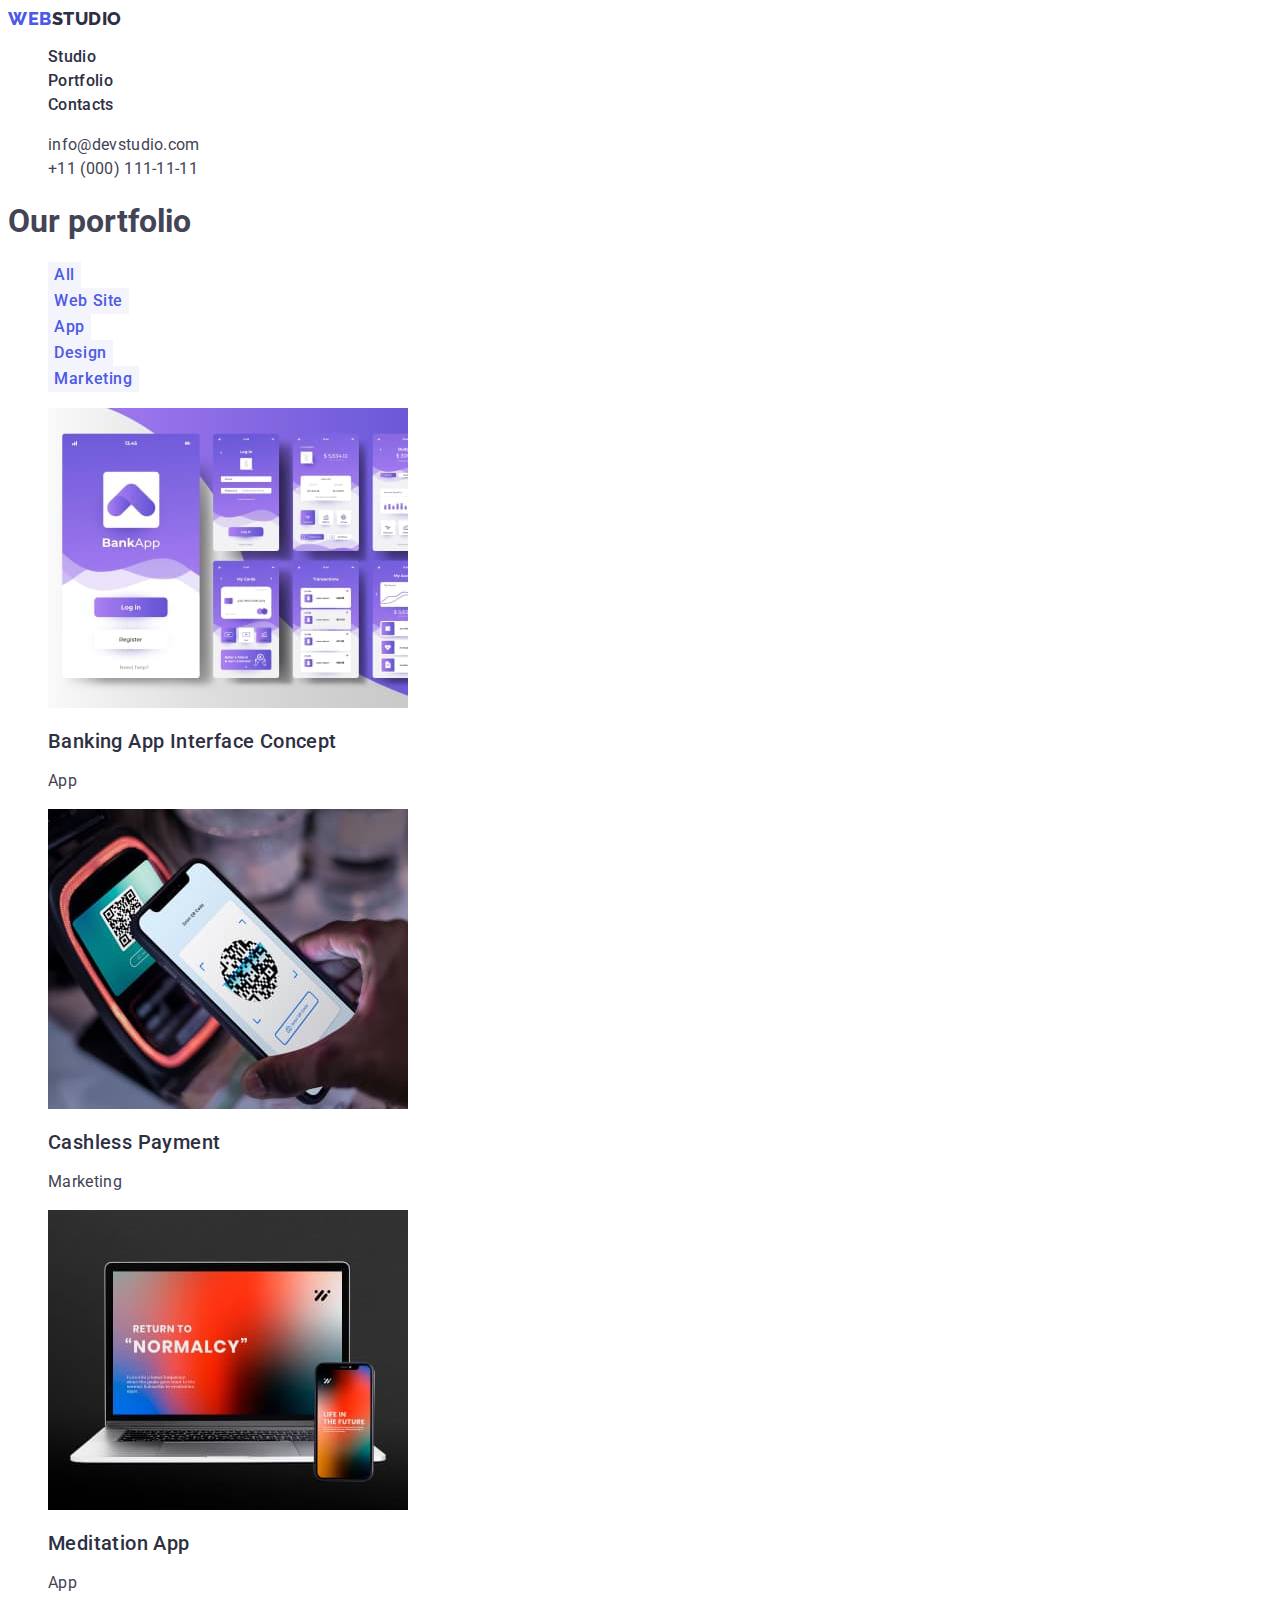
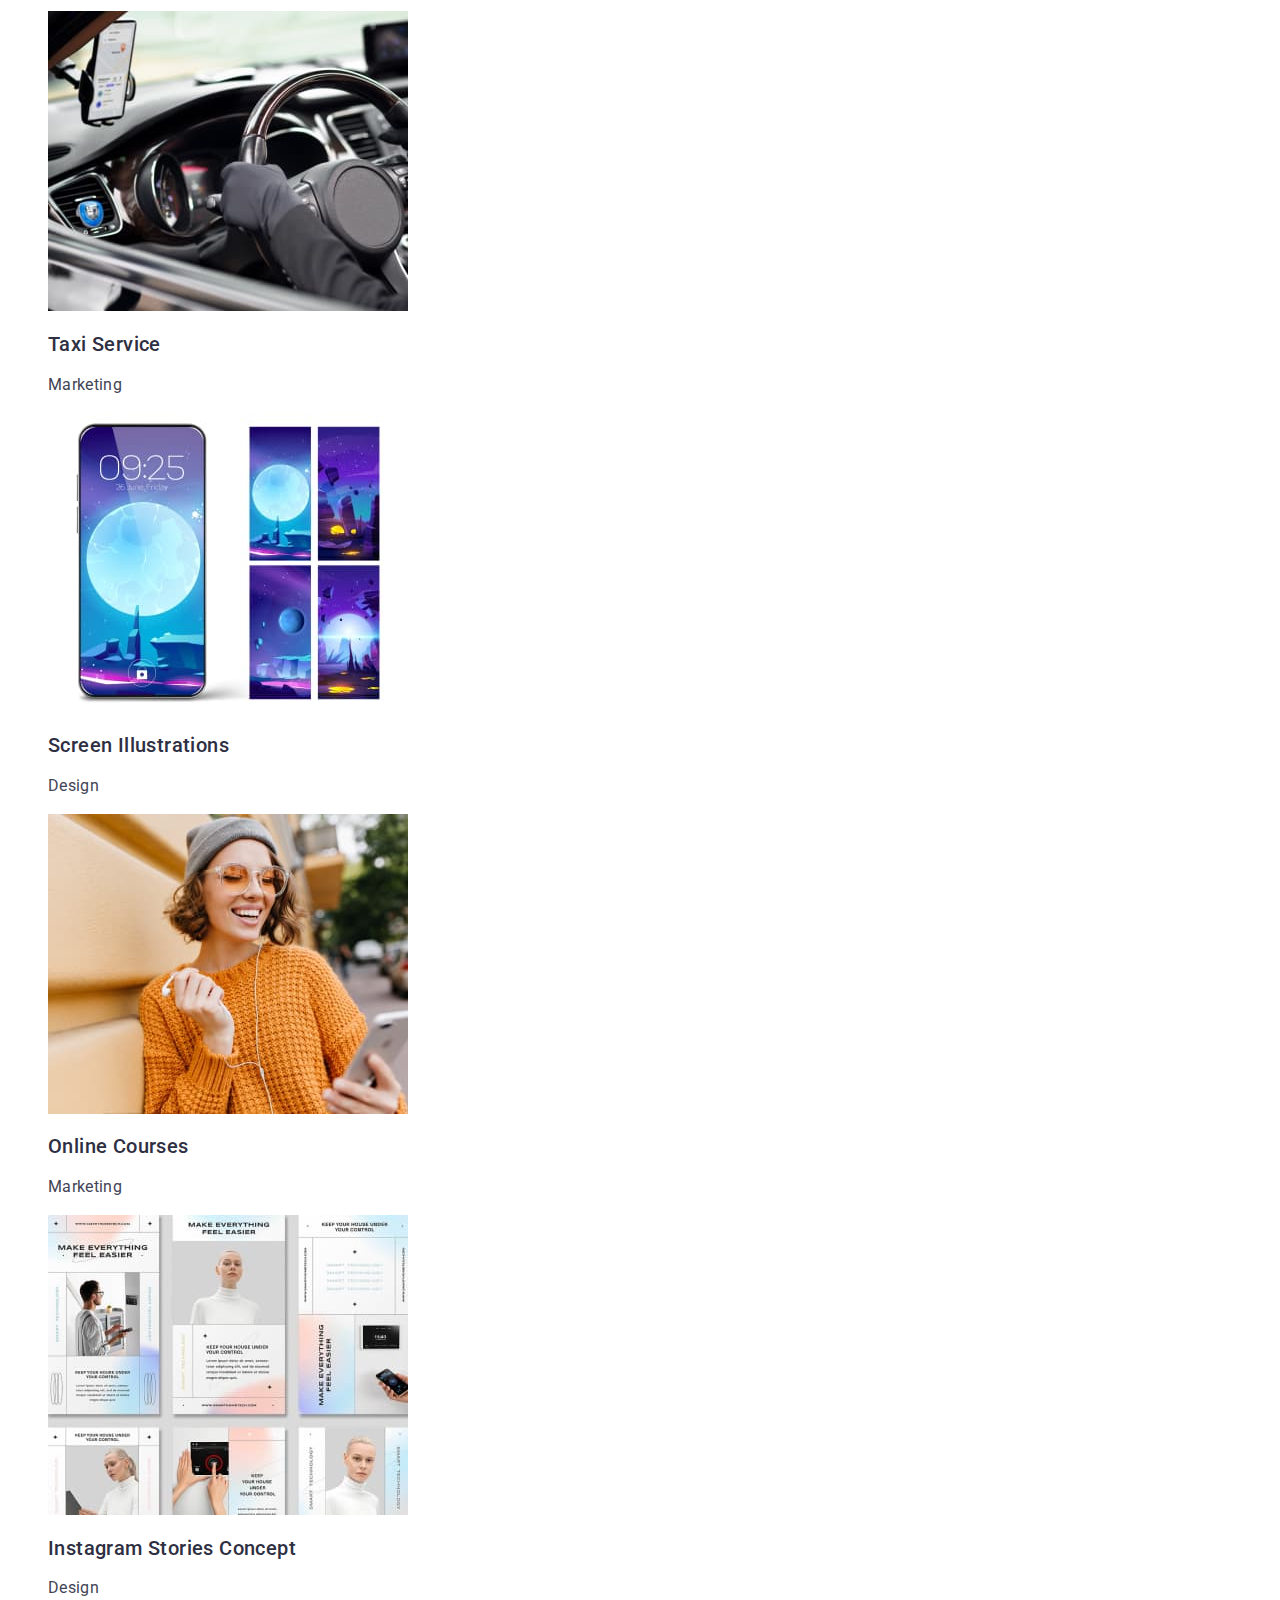
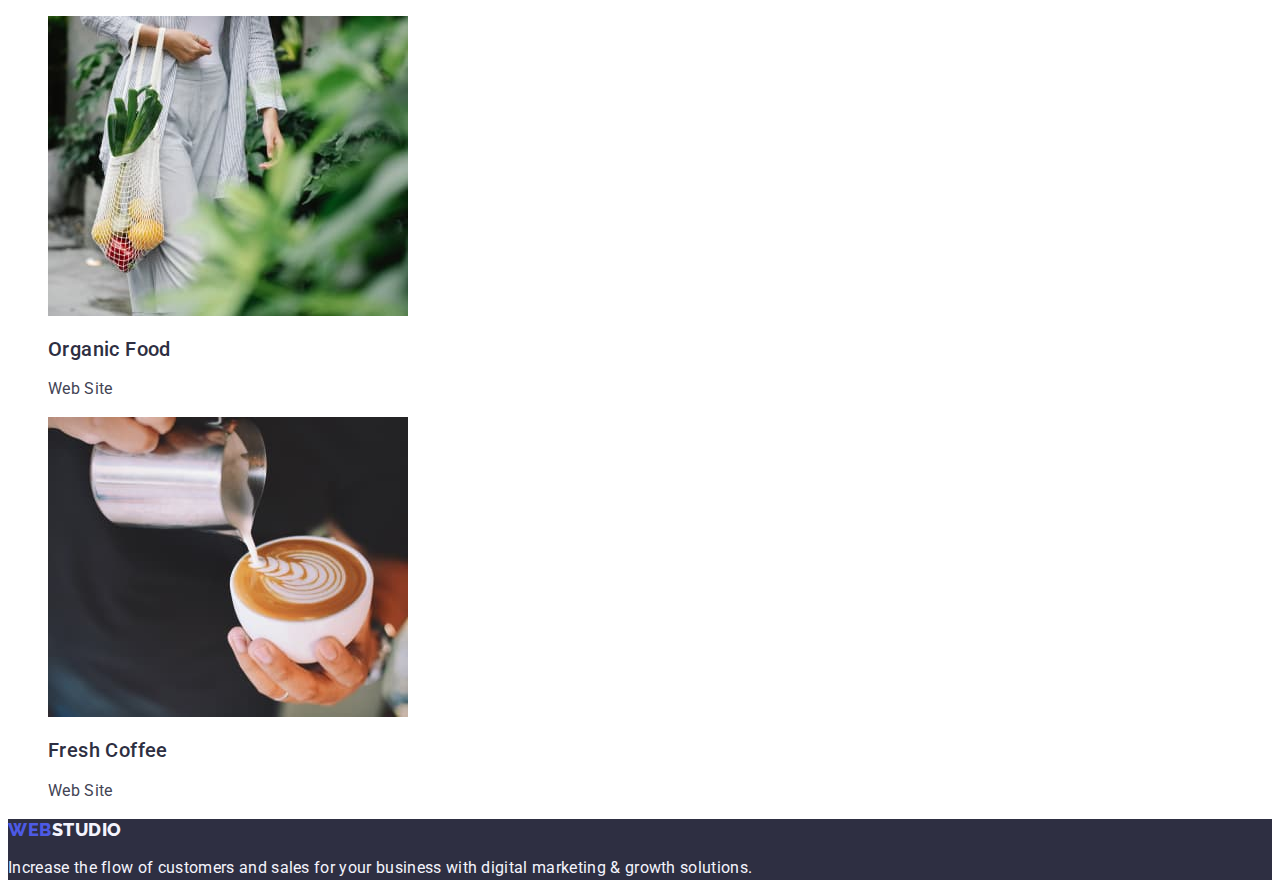
==== portfolio.html @ 7c5a72a8 "Initial commit" ====
<!DOCTYPE html>
<html lang="en">

<head>
    <meta charset="UTF-8">
    <meta name="viewport" content="width=device-width, initial-scale=1.0">
    <link rel="preconnect" href="https://fonts.googleapis.com">
    <link rel="preconnect" href="https://fonts.gstatic.com" crossorigin>
    <link
        href="https://fonts.googleapis.com/css2?family=Raleway:wght@800&family=Roboto:wght@400;500;700;900&display=swap"
        rel="stylesheet">
    <link rel="stylesheet" href="./css/styles.css">
    <title>Portfolio</title>
</head>

<body>
    <header>
        <nav>
            <a href="./index.html" class="logo link">Web<span class="logo-studio">Studio</span></a>
            <ul class="list">
                <li><a href="./index.html" class="nav-link link">Studio</a></li>
                <li><a href="./portfolio.html" class="nav-link link">Portfolio</a></li>
                <li><a href="" class="nav-link link">Contacts</a></li>
            </ul>
        </nav>
        <address class="address">
            <ul class="list">
                <li><a class="address-link link" href="mailto:info@devstudio.com">info@devstudio.com</a></li>
                <li><a class="address-link link" href="tel:+110001111111">+11 (000) 111-11-11</a></li>
            </ul>
        </address>
    </header>
    <main>
        <section>
            <h1>Our portfolio</h1>
            <ul class="list">
                <li><button type="button" class="portfolio-buttons">All</button></li>
                <li><button type="button" class="portfolio-buttons">Web Site</button></li>
                <li><button type="button" class="portfolio-buttons">App</button></li>
                <li><button type="button" class="portfolio-buttons">Design</button></li>
                <li><button type="button" class="portfolio-buttons">Marketing</button></li>
            </ul>
            <ul class="list">
                <li>
                    <a href="" class="link">
                        <img src="./images/portfolio-img-1.jpg" alt="Banking App Interface" width="360" height="300">
                        <h2 class="portfolio-project">Banking App Interface Concept</h2>
                        <p class="portfolio-project-text">App</p>
                    </a>
                </li>
                <li>
                    <a href="" class="link">
                        <img src="./images/portfolio-img-2.jpg" alt="Terminal for payment" width="360" height="300">
                        <h2 class="portfolio-project">Cashless Payment</h2>
                        <p class="portfolio-project-text">Marketing</p>
                    </a>

                </li>
                <li>
                    <a href="" class="link">
                        <img src="./images/portfolio-img-3.jpg" alt="Laptop and phone with app" width="360"
                            height="300">
                        <h2 class="portfolio-project">Meditation App</h2>
                        <p class="portfolio-project-text">App</p>
                    </a>

                </li>

                <li>
                    <a href="" class="link">
                        <img src="./images/portfolio-img-4.jpg" alt="The driver drives the car" width="360"
                            height="300">
                        <h2 class="portfolio-project">Taxi Service</h2>
                        <p class="portfolio-project-text">Marketing</p>
                    </a>

                </li>
                <li>
                    <a href="" class="link">
                        <img src="./images/portfolio-img-5.jpg" alt="Mobile phone screen with picture" width="360"
                            height="300">
                        <h2 class="portfolio-project">Screen Illustrations</h2>
                        <p class="portfolio-project-text">Design</p>
                    </a>

                </li>
                <li>
                    <a href="" class="link">
                        <img src="./images/portfolio-img-6.jpg" alt="The girl listens to online courses" width="360"
                            height="300">
                        <h2 class="portfolio-project">Online Courses</h2>
                        <p class="portfolio-project-text">Marketing</p>
                    </a>

                </li>

                <li>
                    <a href="" class="link">
                        <img src="./images/portfolio-img-7.jpg" alt="Instagram pictures" width="360" height="300">
                        <h2 class="portfolio-project">Instagram Stories Concept</h2>
                        <p class="portfolio-project-text">Design</p>
                    </a>

                </li>
                <li>
                    <a href="" class="link">
                        <img src="./images/portfolio-img-8.jpg" alt="The girl holds a bag of vegetables" width="360"
                            height="300">
                        <h2 class="portfolio-project">Organic Food</h2>
                        <p class="portfolio-project-text">Web Site</p>
                    </a>

                </li>
                <li>
                    <a href="" class="link"><img src="./images/portfolio-img-9.jpg" alt="A man pours coffee into a cup"
                            width="360" height="300">
                        <h2 class="portfolio-project">Fresh Coffee</h2>
                        <p class="portfolio-project-text">Web Site</p>
                    </a>

                </li>
            </ul>
        </section>
    </main>
    <footer class="footer">
        <a href="./index.html" class="footer-logo link">Web<span class="footer-logo-studio">Studio</span></a>
        <p class="footer-address">Increase the flow of customers and sales for your business with digital
            marketing & growth solutions.
        </p>
    </footer>
</body>

</html>
---- css/styles.css ----
:root {
  --primary-brand-color: #4d5ae5;
  --pressed-stat-color: #404bbf;
  --dark-color: #2e2f42;
  --success-color: #31d0aa;
  --text-color: #434455;
  --subtle-text-color: #8e8f99;
  --accent-color: #e7e9fc;
  --light-color: #f4f4fd;
  --modal-overlay-color: #2e2f42;
  --hero-background-color: #2e2f42;
  --white-background-color: #ffffff;
  --modal-background-color: #fcfcfc;
}

body {
  font-family: "Roboto", sans-serif;
  font-style: normal;
  font-weight: 400;
  font-size: 16px;
  color: var(--text-color);
  background-color: var(--white-background-color);
}
.logo {
  color: var(--primary-brand-color);
  font-family: "Raleway", sans-serif;
  font-weight: 800;
  font-size: 18px;
  line-height: 1.17;
  text-transform: uppercase;
  text-decoration: none;
  letter-spacing: 0.03em;
}

.link {
  text-decoration: none;
}
.logo .logo-studio {
  color: var(--dark-color);
}

.nav-link {
  font-weight: 500;
  font-size: 16px;
  letter-spacing: 0.02em;
  line-height: 1.5;
  color: var(--dark-color);
  text-decoration: none;
}
.nav-link:hover,
.nav-link:focus {
  color: var(--pressed-stat-color);
}

.list {
  list-style: none;
}
.address {
  font-style: normal;
}
.address .address-link {
  color: var(--text-color);
  line-height: 1.5;
  text-decoration: none;
  letter-spacing: 0.02em;
}
.address .address-link:hover,
.address .address-link:focus {
  color: var(--pressed-stat-color);
}

.title {
  background-color: var(--hero-background-color);
}
.title .title-name {
  font-weight: 700;
  font-size: 56px;
  line-height: 1.07;
  text-align: center;
  letter-spacing: 0.02em;
  color: var(--white-background-color);
}
.title-button {
  background-color: var(--primary-brand-color);
  font-family: "Roboto", sans-serif;
  font-size: 16px;
  letter-spacing: 0.04em;
  font-weight: 500;
  line-height: 1.5;
  color: var(--white-background-color);

  border: none;
  cursor: pointer;
}
.title-button:hover,
.title-button:focus {
  background-color: var(--pressed-stat-color);
}
.advantages-name {
  font-weight: 500;
  letter-spacing: 0.02em;
  font-size: 20px;
  line-height: 1.2;
  color: var(--dark-color);
}
.advantages-text {
  line-height: 1.5;
  letter-spacing: 0.02em;
}
.work-title {
  font-weight: 700;
  text-align: center;
  letter-spacing: 0.02em;
  text-transform: capitalize;
  font-size: 36px;
  line-height: 1.11;
  color: var(--dark-color);
}
.team {
  background-color: var(--light-color);
}
.team-title {
  font-weight: 700;
  text-align: center;
  letter-spacing: 0.02em;
  text-transform: capitalize;
  font-size: 36px;
  line-height: 1.11;
  color: var(--dark-color);
}
.team-card-list {
  background-color: var(--white-background-color);
}
.team-card-name {
  font-weight: 500;
  font-size: 20px;
  letter-spacing: 0.02em;
  line-height: 1.2;
  color: var(--dark-color);
}
.team-card-text {
  font-size: 16px;
  line-height: 1.5;
  letter-spacing: 0.02em;
}

.footer {
  background-color: var(--hero-background-color);
}
.footer-logo {
  font-family: "Raleway", sans-serif;
  color: var(--primary-brand-color);
  font-weight: 800;
  font-size: 18px;
  line-height: 1.17;
  letter-spacing: 0.03em;
  text-transform: uppercase;
  text-decoration: none;
}
.footer-logo-studio {
  color: var(--light-color);
}
.footer-address {
  color: var(--light-color);
  line-height: 1.5;
  letter-spacing: 0.02em;
}

.portfolio-buttons {
  font-family: "Roboto", sans-serif;
  font-size: 16px;
  letter-spacing: 0.04em;

  border: none;
  background: var(--light-color);
  font-weight: 500;
  line-height: 1.5;

  color: var(--primary-brand-color);
  cursor: pointer;
}
.portfolio-buttons:hover,
.portfolio-buttons:focus {
  color: var(--white-background-color);
  background-color: var(--pressed-stat-color);
}
.portfolio-project {
  font-size: 20px;
  font-weight: 500;
  line-height: 1.2;
  letter-spacing: 0.4px;
  color: var(--dark-color);
}
.portfolio-project-text {
  font-size: 16px;
  line-height: 1.5;
  letter-spacing: 0.02em;
  color: var(--text-color);
}
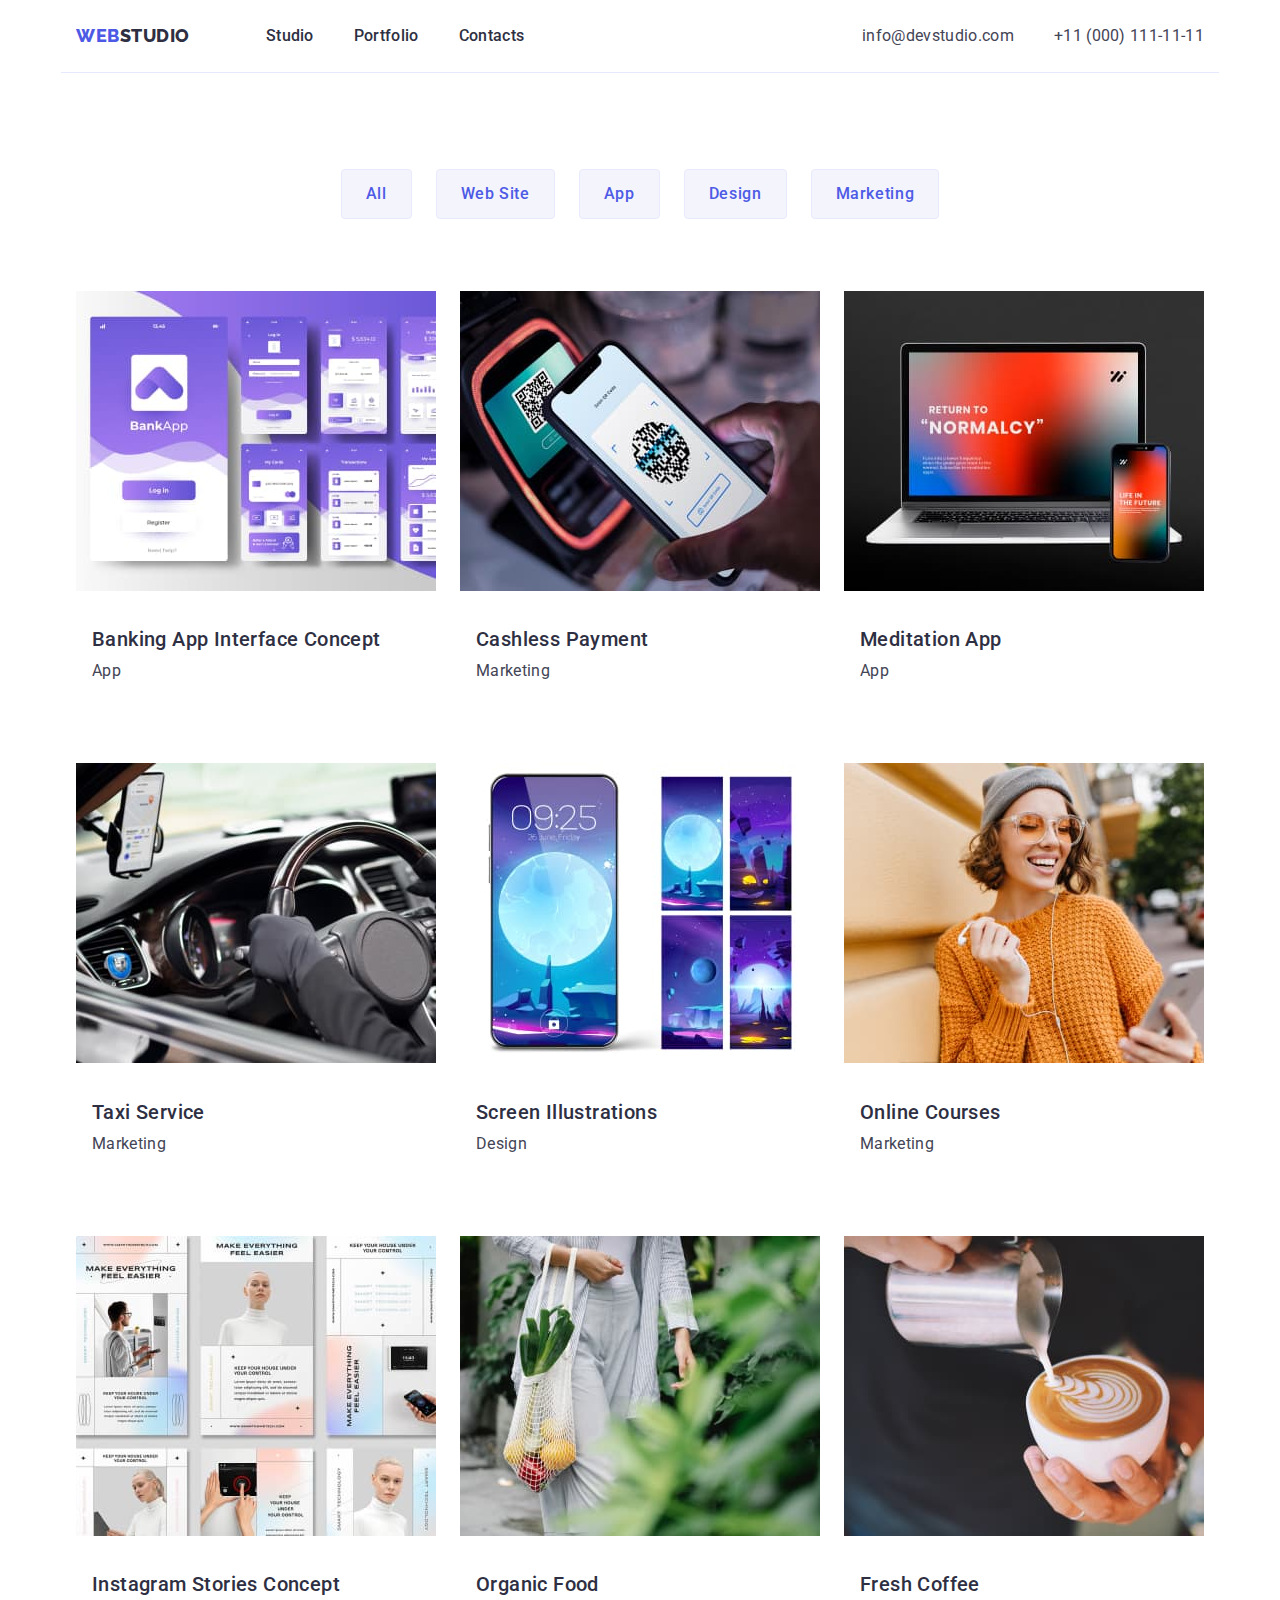
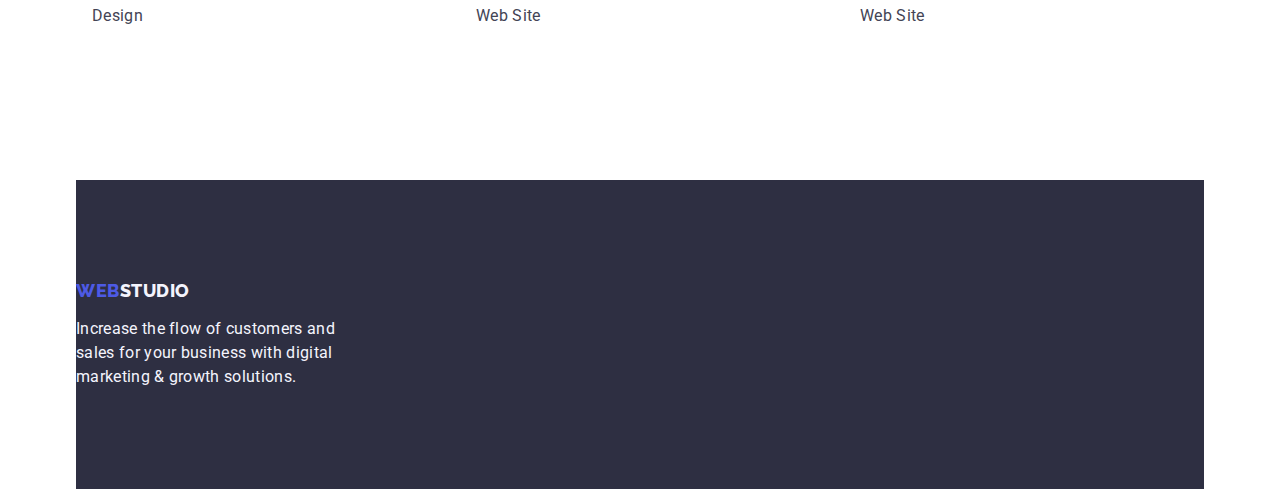
==== commit 3d51b608: "dz31" ====
--- a/portfolio.html
+++ b/portfolio.html
@@ -4,130 +4,142 @@
 <head>
     <meta charset="UTF-8">
     <meta name="viewport" content="width=device-width, initial-scale=1.0">
+    <link rel="stylesheet" href="https://cdnjs.cloudflare.com/ajax/libs/modern-normalize/2.0.0/modern-normalize.css">
     <link rel="preconnect" href="https://fonts.googleapis.com">
     <link rel="preconnect" href="https://fonts.gstatic.com" crossorigin>
     <link
         href="https://fonts.googleapis.com/css2?family=Raleway:wght@800&family=Roboto:wght@400;500;700;900&display=swap"
         rel="stylesheet">
     <link rel="stylesheet" href="./css/styles.css">
+
     <title>Portfolio</title>
 </head>
 
 <body>
     <header>
-        <nav>
-            <a href="./index.html" class="logo link">Web<span class="logo-studio">Studio</span></a>
-            <ul class="list">
-                <li><a href="./index.html" class="nav-link link">Studio</a></li>
-                <li><a href="./portfolio.html" class="nav-link link">Portfolio</a></li>
-                <li><a href="" class="nav-link link">Contacts</a></li>
-            </ul>
-        </nav>
-        <address class="address">
-            <ul class="list">
-                <li><a class="address-link link" href="mailto:info@devstudio.com">info@devstudio.com</a></li>
-                <li><a class="address-link link" href="tel:+110001111111">+11 (000) 111-11-11</a></li>
-            </ul>
-        </address>
+        <div class="header container">
+            <nav class="navigation">
+                <a href="./index.html" class="logo link">Web<span class="logo-studio">Studio</span></a>
+                <ul class="list">
+                    <li class="item"><a href="./index.html" class="nav-link link">Studio</a></li>
+                    <li class="item"><a href="./portfolio.html" class="nav-link link">Portfolio</a></li>
+                    <li class="item"><a href="" class="nav-link link">Contacts</a></li>
+                </ul>
+            </nav>
+            <address class="address">
+                <ul class="list">
+                    <li class="item"><a class="address-link link"
+                            href="mailto:info@devstudio.com">info@devstudio.com</a>
+                    </li>
+                    <li class="item"><a class="address-link link" href="tel:+110001111111">+11 (000) 111-11-11</a>
+                    </li>
+                </ul>
+            </address>
+        </div>
     </header>
     <main>
-        <section>
-            <h1>Our portfolio</h1>
-            <ul class="list">
-                <li><button type="button" class="portfolio-buttons">All</button></li>
-                <li><button type="button" class="portfolio-buttons">Web Site</button></li>
-                <li><button type="button" class="portfolio-buttons">App</button></li>
-                <li><button type="button" class="portfolio-buttons">Design</button></li>
-                <li><button type="button" class="portfolio-buttons">Marketing</button></li>
-            </ul>
-            <ul class="list">
-                <li>
-                    <a href="" class="link">
-                        <img src="./images/portfolio-img-1.jpg" alt="Banking App Interface" width="360" height="300">
-                        <h2 class="portfolio-project">Banking App Interface Concept</h2>
-                        <p class="portfolio-project-text">App</p>
-                    </a>
-                </li>
-                <li>
-                    <a href="" class="link">
-                        <img src="./images/portfolio-img-2.jpg" alt="Terminal for payment" width="360" height="300">
-                        <h2 class="portfolio-project">Cashless Payment</h2>
-                        <p class="portfolio-project-text">Marketing</p>
-                    </a>
+        <div class="container">
+            <section class="portfolio">
+                <h1 class="visually-hidden">Our portfolio</h1>
+                <ul class="list-buttons">
+                    <li><button type="button" class="portfolio-buttons">All</button></li>
+                    <li><button type="button" class="portfolio-buttons">Web Site</button></li>
+                    <li><button type="button" class="portfolio-buttons">App</button></li>
+                    <li><button type="button" class="portfolio-buttons">Design</button></li>
+                    <li><button type="button" class="portfolio-buttons">Marketing</button></li>
+                </ul>
+                <ul class="list">
+                    <li class="portfolio-item">
+                        <a href="" class="link">
+                            <img src="./images/portfolio-img-1.jpg" alt="Banking App Interface" width="360"
+                                height="300">
+                            <h2 class="portfolio-project">Banking App Interface Concept</h2>
+                            <p class="portfolio-project-text">App</p>
+                        </a>
+                    </li>
+                    <li class="portfolio-item">
+                        <a href="" class="link">
+                            <img src="./images/portfolio-img-2.jpg" alt="Terminal for payment" width="360" height="300">
+                            <h2 class="portfolio-project">Cashless Payment</h2>
+                            <p class="portfolio-project-text">Marketing</p>
+                        </a>
 
-                </li>
-                <li>
-                    <a href="" class="link">
-                        <img src="./images/portfolio-img-3.jpg" alt="Laptop and phone with app" width="360"
-                            height="300">
-                        <h2 class="portfolio-project">Meditation App</h2>
-                        <p class="portfolio-project-text">App</p>
-                    </a>
+                    </li>
+                    <li class="portfolio-item">
+                        <a href="" class="link">
+                            <img src="./images/portfolio-img-3.jpg" alt="Laptop and phone with app" width="360"
+                                height="300">
+                            <h2 class="portfolio-project">Meditation App</h2>
+                            <p class="portfolio-project-text">App</p>
+                        </a>
 
-                </li>
+                    </li>
 
-                <li>
-                    <a href="" class="link">
-                        <img src="./images/portfolio-img-4.jpg" alt="The driver drives the car" width="360"
-                            height="300">
-                        <h2 class="portfolio-project">Taxi Service</h2>
-                        <p class="portfolio-project-text">Marketing</p>
-                    </a>
+                    <li class="portfolio-item">
+                        <a href="" class="link">
+                            <img src="./images/portfolio-img-4.jpg" alt="The driver drives the car" width="360"
+                                height="300">
+                            <h2 class="portfolio-project">Taxi Service</h2>
+                            <p class="portfolio-project-text">Marketing</p>
+                        </a>
 
-                </li>
-                <li>
-                    <a href="" class="link">
-                        <img src="./images/portfolio-img-5.jpg" alt="Mobile phone screen with picture" width="360"
-                            height="300">
-                        <h2 class="portfolio-project">Screen Illustrations</h2>
-                        <p class="portfolio-project-text">Design</p>
-                    </a>
+                    </li>
+                    <li class="portfolio-item">
+                        <a href="" class="link">
+                            <img src="./images/portfolio-img-5.jpg" alt="Mobile phone screen with picture" width="360"
+                                height="300">
+                            <h2 class="portfolio-project">Screen Illustrations</h2>
+                            <p class="portfolio-project-text">Design</p>
+                        </a>
 
-                </li>
-                <li>
-                    <a href="" class="link">
-                        <img src="./images/portfolio-img-6.jpg" alt="The girl listens to online courses" width="360"
-                            height="300">
-                        <h2 class="portfolio-project">Online Courses</h2>
-                        <p class="portfolio-project-text">Marketing</p>
-                    </a>
+                    </li>
+                    <li class="portfolio-item">
+                        <a href="" class="link">
+                            <img src="./images/portfolio-img-6.jpg" alt="The girl listens to online courses" width="360"
+                                height="300">
+                            <h2 class="portfolio-project">Online Courses</h2>
+                            <p class="portfolio-project-text">Marketing</p>
+                        </a>
 
-                </li>
+                    </li>
 
-                <li>
-                    <a href="" class="link">
-                        <img src="./images/portfolio-img-7.jpg" alt="Instagram pictures" width="360" height="300">
-                        <h2 class="portfolio-project">Instagram Stories Concept</h2>
-                        <p class="portfolio-project-text">Design</p>
-                    </a>
+                    <li class="portfolio-item">
+                        <a href="" class="link">
+                            <img src="./images/portfolio-img-7.jpg" alt="Instagram pictures" width="360" height="300">
+                            <h2 class="portfolio-project">Instagram Stories Concept</h2>
+                            <p class="portfolio-project-text">Design</p>
+                        </a>
 
-                </li>
-                <li>
-                    <a href="" class="link">
-                        <img src="./images/portfolio-img-8.jpg" alt="The girl holds a bag of vegetables" width="360"
-                            height="300">
-                        <h2 class="portfolio-project">Organic Food</h2>
-                        <p class="portfolio-project-text">Web Site</p>
-                    </a>
+                    </li>
+                    <li class="portfolio-item">
+                        <a href="" class="link">
+                            <img src="./images/portfolio-img-8.jpg" alt="The girl holds a bag of vegetables" width="360"
+                                height="300">
+                            <h2 class="portfolio-project">Organic Food</h2>
+                            <p class="portfolio-project-text">Web Site</p>
+                        </a>
 
-                </li>
-                <li>
-                    <a href="" class="link"><img src="./images/portfolio-img-9.jpg" alt="A man pours coffee into a cup"
-                            width="360" height="300">
-                        <h2 class="portfolio-project">Fresh Coffee</h2>
-                        <p class="portfolio-project-text">Web Site</p>
-                    </a>
+                    </li>
+                    <li class="portfolio-item">
+                        <a href="" class="link"><img src="./images/portfolio-img-9.jpg"
+                                alt="A man pours coffee into a cup" width="360" height="300">
+                            <h2 class="portfolio-project">Fresh Coffee</h2>
+                            <p class="portfolio-project-text">Web Site</p>
+                        </a>
 
-                </li>
-            </ul>
-        </section>
+                    </li>
+                </ul>
+            </section>
+        </div>
     </main>
-    <footer class="footer">
-        <a href="./index.html" class="footer-logo link">Web<span class="footer-logo-studio">Studio</span></a>
-        <p class="footer-address">Increase the flow of customers and sales for your business with digital
-            marketing & growth solutions.
-        </p>
-    </footer>
+    <div class="container">
+        <footer class="footer">
+            <a href="./index.html" class="footer-logo link">Web<span class="footer-logo-studio">Studio</span></a>
+            <p class="footer-address">Increase the flow of customers and sales for your business with digital
+                marketing & growth solutions.
+            </p>
+        </footer>
+    </div>
 </body>
 
 </html>--- a/css/styles.css
+++ b/css/styles.css
@@ -68,9 +68,13 @@
 .address .address-link:focus {
   color: var(--pressed-stat-color);
 }
-
+.title-name {
+  width: 496px;
+  height: 120px;
+}
 .title {
   background-color: var(--hero-background-color);
+  display: block;
 }
 .title .title-name {
   font-weight: 700;
@@ -88,20 +92,35 @@
   font-weight: 500;
   line-height: 1.5;
   color: var(--white-background-color);
-
+  border-radius: 4px;
   border: none;
   cursor: pointer;
+  padding: 16px 32px;
 }
 .title-button:hover,
 .title-button:focus {
   background-color: var(--pressed-stat-color);
 }
+
+.visually-hidden {
+  position: absolute;
+  width: 1px;
+  height: 1px;
+  margin: -1px;
+  border: 0;
+  padding: 0;
+  white-space: nowrap;
+  clip-path: inset(100%);
+  clip: rect(0 0 0 0);
+  overflow: hidden;
+}
 .advantages-name {
   font-weight: 500;
   letter-spacing: 0.02em;
   font-size: 20px;
   line-height: 1.2;
   color: var(--dark-color);
+  padding-bottom: 8px;
 }
 .advantages-text {
   line-height: 1.5;
@@ -127,9 +146,15 @@
   font-size: 36px;
   line-height: 1.11;
   color: var(--dark-color);
+  padding-top: 120px;
 }
 .team-card-list {
   background-color: var(--white-background-color);
+  border-radius: 0px 0px 4px 4px;
+  background: var(--white, #fff);
+  box-shadow: 0px 2px 1px 0px rgba(46, 47, 66, 0.08),
+    0px 1px 1px 0px rgba(46, 47, 66, 0.16),
+    0px 1px 6px 0px rgba(46, 47, 66, 0.08);
 }
 .team-card-name {
   font-weight: 500;
@@ -137,11 +162,16 @@
   letter-spacing: 0.02em;
   line-height: 1.2;
   color: var(--dark-color);
+  text-align: center;
+  padding-top: 32px;
+  padding-bottom: 8px;
 }
 .team-card-text {
   font-size: 16px;
   line-height: 1.5;
   letter-spacing: 0.02em;
+  text-align: center;
+  padding-bottom: 32px;
 }
 
 .footer {
@@ -164,18 +194,19 @@
   color: var(--light-color);
   line-height: 1.5;
   letter-spacing: 0.02em;
+  width: 264px;
 }
 
 .portfolio-buttons {
   font-family: "Roboto", sans-serif;
   font-size: 16px;
   letter-spacing: 0.04em;
-
-  border: none;
+  border-radius: 4px;
+  border: 1px solid var(--accent-color);
   background: var(--light-color);
   font-weight: 500;
   line-height: 1.5;
-
+  padding: 12px 24px;
   color: var(--primary-brand-color);
   cursor: pointer;
 }
@@ -190,10 +221,125 @@
   line-height: 1.2;
   letter-spacing: 0.4px;
   color: var(--dark-color);
+
+  padding: 32px 16px 8px;
 }
 .portfolio-project-text {
   font-size: 16px;
   line-height: 1.5;
   letter-spacing: 0.02em;
   color: var(--text-color);
-}
+  padding: 0 16px 32px;
+}
+h1,
+h2,
+h3,
+h4,
+h5,
+h6 {
+  margin: 0;
+}
+
+p {
+  margin: 0;
+}
+
+ul {
+  margin: 0;
+  padding: 0;
+  list-style-type: none;
+}
+.container {
+  width: 1158px;
+  margin: 0 auto;
+  padding: 0 15px;
+}
+.header {
+  display: flex;
+  justify-content: space-between;
+  padding-top: 24px;
+  padding-bottom: 24px;
+  border-bottom: 1px solid var(--accent-color);
+}
+.navigation {
+  display: flex;
+  gap: 76px;
+}
+.navigation .list {
+  display: flex;
+  gap: 40px;
+  align-items: center;
+}
+.navigation .logo {
+  display: flex;
+  align-items: center;
+}
+.address .list {
+  display: flex;
+  gap: 40px;
+}
+.container .title {
+  display: flex;
+  flex-direction: column;
+  align-items: center;
+  padding-top: 188px;
+  padding-bottom: 188px;
+  gap: 48px;
+}
+.advantages-list {
+  padding: 120px 0;
+
+  display: flex;
+  gap: 24px;
+  justify-content: center;
+}
+.advantages-list .item {
+  width: calc((100% - 3 * 24px) / 4);
+}
+.work .list {
+  display: flex;
+  padding: 72px 0 120px;
+  gap: 24px;
+  justify-content: center;
+}
+.work .list .item {
+  width: calc((100% - 2 * 24px) / 3);
+}
+.team .list {
+  display: flex;
+  padding: 72px 0 120px;
+  gap: 24px;
+  justify-content: center;
+}
+.list .team-card-list {
+  width: calc((100% - 3 * 24px) / 4);
+}
+.footer {
+  display: flex;
+  flex-direction: column;
+  padding-top: 100px;
+  padding-bottom: 100px;
+  gap: 16px;
+}
+.portfolio .list-buttons {
+  display: flex;
+  justify-content: center;
+  padding-top: 96px;
+  padding-bottom: 72px;
+  gap: 24px;
+}
+.portfolio .list {
+  display: flex;
+  flex-wrap: wrap;
+  row-gap: 48px;
+  column-gap: 24px;
+  justify-content: center;
+  padding-bottom: 120px;
+}
+.portfolio-item {
+  width: calc((100% - 2 * 24px) / 3);
+}
+.portfolio-box {
+  border: 1px solid var(--cornflower, #e7e9fc);
+  background: var(--white, #fff);
+}
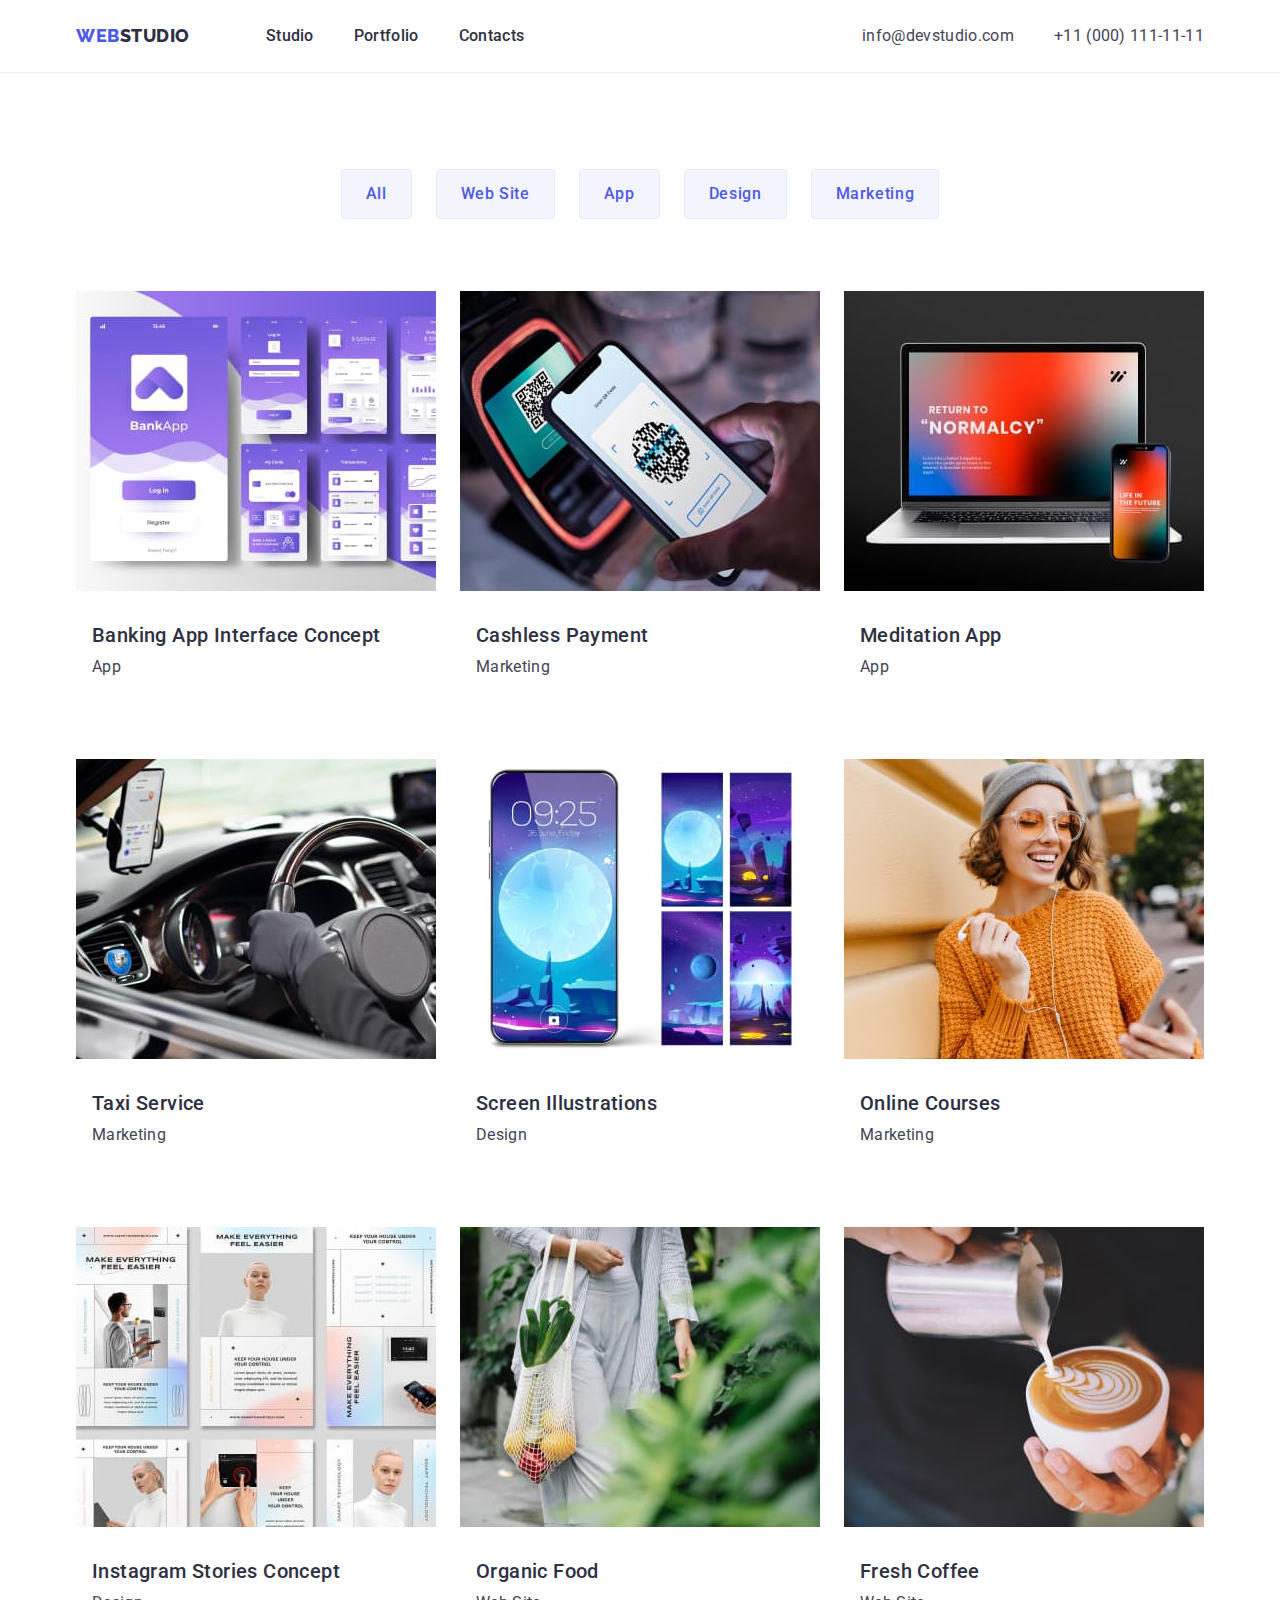
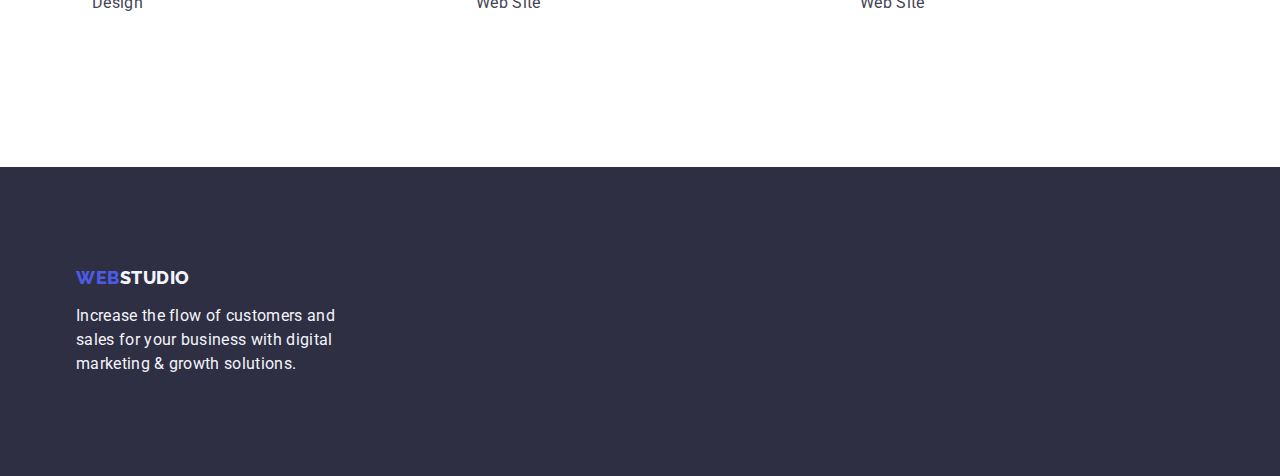
==== commit 2a5946db: "dz3-2" ====
--- a/portfolio.html
+++ b/portfolio.html
@@ -4,19 +4,21 @@
 <head>
     <meta charset="UTF-8">
     <meta name="viewport" content="width=device-width, initial-scale=1.0">
-    <link rel="stylesheet" href="https://cdnjs.cloudflare.com/ajax/libs/modern-normalize/2.0.0/modern-normalize.css">
     <link rel="preconnect" href="https://fonts.googleapis.com">
     <link rel="preconnect" href="https://fonts.gstatic.com" crossorigin>
     <link
         href="https://fonts.googleapis.com/css2?family=Raleway:wght@800&family=Roboto:wght@400;500;700;900&display=swap"
         rel="stylesheet">
+    <link rel="stylesheet"
+        href="https://cdnjs.cloudflare.com/ajax/libs/modern-normalize/2.0.0/modern-normalize.min.css">
+
     <link rel="stylesheet" href="./css/styles.css">
 
     <title>Portfolio</title>
 </head>
 
 <body>
-    <header>
+    <header class="header-main">
         <div class="header container">
             <nav class="navigation">
                 <a href="./index.html" class="logo link">Web<span class="logo-studio">Studio</span></a>
@@ -38,8 +40,9 @@
         </div>
     </header>
     <main>
-        <div class="container">
-            <section class="portfolio">
+
+        <section class="portfolio-main section">
+            <div class="portfolio container">
                 <h1 class="visually-hidden">Our portfolio</h1>
                 <ul class="list-buttons">
                     <li><button type="button" class="portfolio-buttons">All</button></li>
@@ -129,17 +132,18 @@
 
                     </li>
                 </ul>
-            </section>
-        </div>
+            </div>
+        </section>
+
     </main>
-    <div class="container">
-        <footer class="footer">
+    <footer class="footer">
+        <div class="container">
             <a href="./index.html" class="footer-logo link">Web<span class="footer-logo-studio">Studio</span></a>
             <p class="footer-address">Increase the flow of customers and sales for your business with digital
                 marketing & growth solutions.
             </p>
-        </footer>
-    </div>
+        </div>
+    </footer>
 </body>
 
 </html>--- a/css/styles.css
+++ b/css/styles.css
@@ -12,7 +12,9 @@
   --white-background-color: #ffffff;
   --modal-background-color: #fcfcfc;
 }
-
+img {
+  display: block;
+}
 body {
   font-family: "Roboto", sans-serif;
   font-style: normal;
@@ -30,6 +32,7 @@
   text-transform: uppercase;
   text-decoration: none;
   letter-spacing: 0.03em;
+  margin-right: 76px;
 }
 
 .link {
@@ -69,8 +72,7 @@
   color: var(--pressed-stat-color);
 }
 .title-name {
-  width: 496px;
-  height: 120px;
+  max-width: 496px;
 }
 .title {
   background-color: var(--hero-background-color);
@@ -95,7 +97,10 @@
   border-radius: 4px;
   border: none;
   cursor: pointer;
+  height: 56px;
   padding: 16px 32px;
+  display: block;
+  max-width: 169px;
 }
 .title-button:hover,
 .title-button:focus {
@@ -120,7 +125,7 @@
   font-size: 20px;
   line-height: 1.2;
   color: var(--dark-color);
-  padding-bottom: 8px;
+  margin-bottom: 8px;
 }
 .advantages-text {
   line-height: 1.5;
@@ -134,6 +139,7 @@
   font-size: 36px;
   line-height: 1.11;
   color: var(--dark-color);
+  margin-bottom: 72px;
 }
 .team {
   background-color: var(--light-color);
@@ -147,11 +153,11 @@
   line-height: 1.11;
   color: var(--dark-color);
   padding-top: 120px;
+  margin-bottom: 72px;
 }
 .team-card-list {
   background-color: var(--white-background-color);
   border-radius: 0px 0px 4px 4px;
-  background: var(--white, #fff);
   box-shadow: 0px 2px 1px 0px rgba(46, 47, 66, 0.08),
     0px 1px 1px 0px rgba(46, 47, 66, 0.16),
     0px 1px 6px 0px rgba(46, 47, 66, 0.08);
@@ -163,15 +169,16 @@
   line-height: 1.2;
   color: var(--dark-color);
   text-align: center;
-  padding-top: 32px;
   padding-bottom: 8px;
 }
+.team-name {
+  padding: 32px 16px;
+}
 .team-card-text {
   font-size: 16px;
   line-height: 1.5;
   letter-spacing: 0.02em;
   text-align: center;
-  padding-bottom: 32px;
 }
 
 .footer {
@@ -186,6 +193,8 @@
   letter-spacing: 0.03em;
   text-transform: uppercase;
   text-decoration: none;
+  display: inline-block;
+  margin-bottom: 16px;
 }
 .footer-logo-studio {
   color: var(--light-color);
@@ -194,7 +203,7 @@
   color: var(--light-color);
   line-height: 1.5;
   letter-spacing: 0.02em;
-  width: 264px;
+  max-width: 264px;
 }
 
 .portfolio-buttons {
@@ -252,33 +261,39 @@
 .container {
   width: 1158px;
   margin: 0 auto;
-  padding: 0 15px;
+  padding-left: 15px;
+  padding-right: 15px;
+}
+.header-main {
+  border-bottom: 1px solid var(--accent-color);
 }
 .header {
   display: flex;
   justify-content: space-between;
+}
+.navigation {
+  display: flex;
+
+  align-items: center;
+}
+.navigation .list {
+  display: flex;
+  gap: 40px;
+  padding: 24px 0;
+}
+.navigation .logo {
+  display: flex;
+  align-items: center;
+}
+
+.address .list {
+  display: flex;
+  align-items: center;
+  gap: 40px;
   padding-top: 24px;
   padding-bottom: 24px;
-  border-bottom: 1px solid var(--accent-color);
-}
-.navigation {
-  display: flex;
-  gap: 76px;
-}
-.navigation .list {
-  display: flex;
-  gap: 40px;
-  align-items: center;
-}
-.navigation .logo {
-  display: flex;
-  align-items: center;
-}
-.address .list {
-  display: flex;
-  gap: 40px;
-}
-.container .title {
+}
+.title {
   display: flex;
   flex-direction: column;
   align-items: center;
@@ -298,7 +313,7 @@
 }
 .work .list {
   display: flex;
-  padding: 72px 0 120px;
+  padding: 0 0 120px;
   gap: 24px;
   justify-content: center;
 }
@@ -307,19 +322,16 @@
 }
 .team .list {
   display: flex;
-  padding: 72px 0 120px;
+  padding: 0 0 120px;
   gap: 24px;
   justify-content: center;
 }
 .list .team-card-list {
   width: calc((100% - 3 * 24px) / 4);
 }
-.footer {
-  display: flex;
-  flex-direction: column;
+.footer .container {
   padding-top: 100px;
   padding-bottom: 100px;
-  gap: 16px;
 }
 .portfolio .list-buttons {
   display: flex;
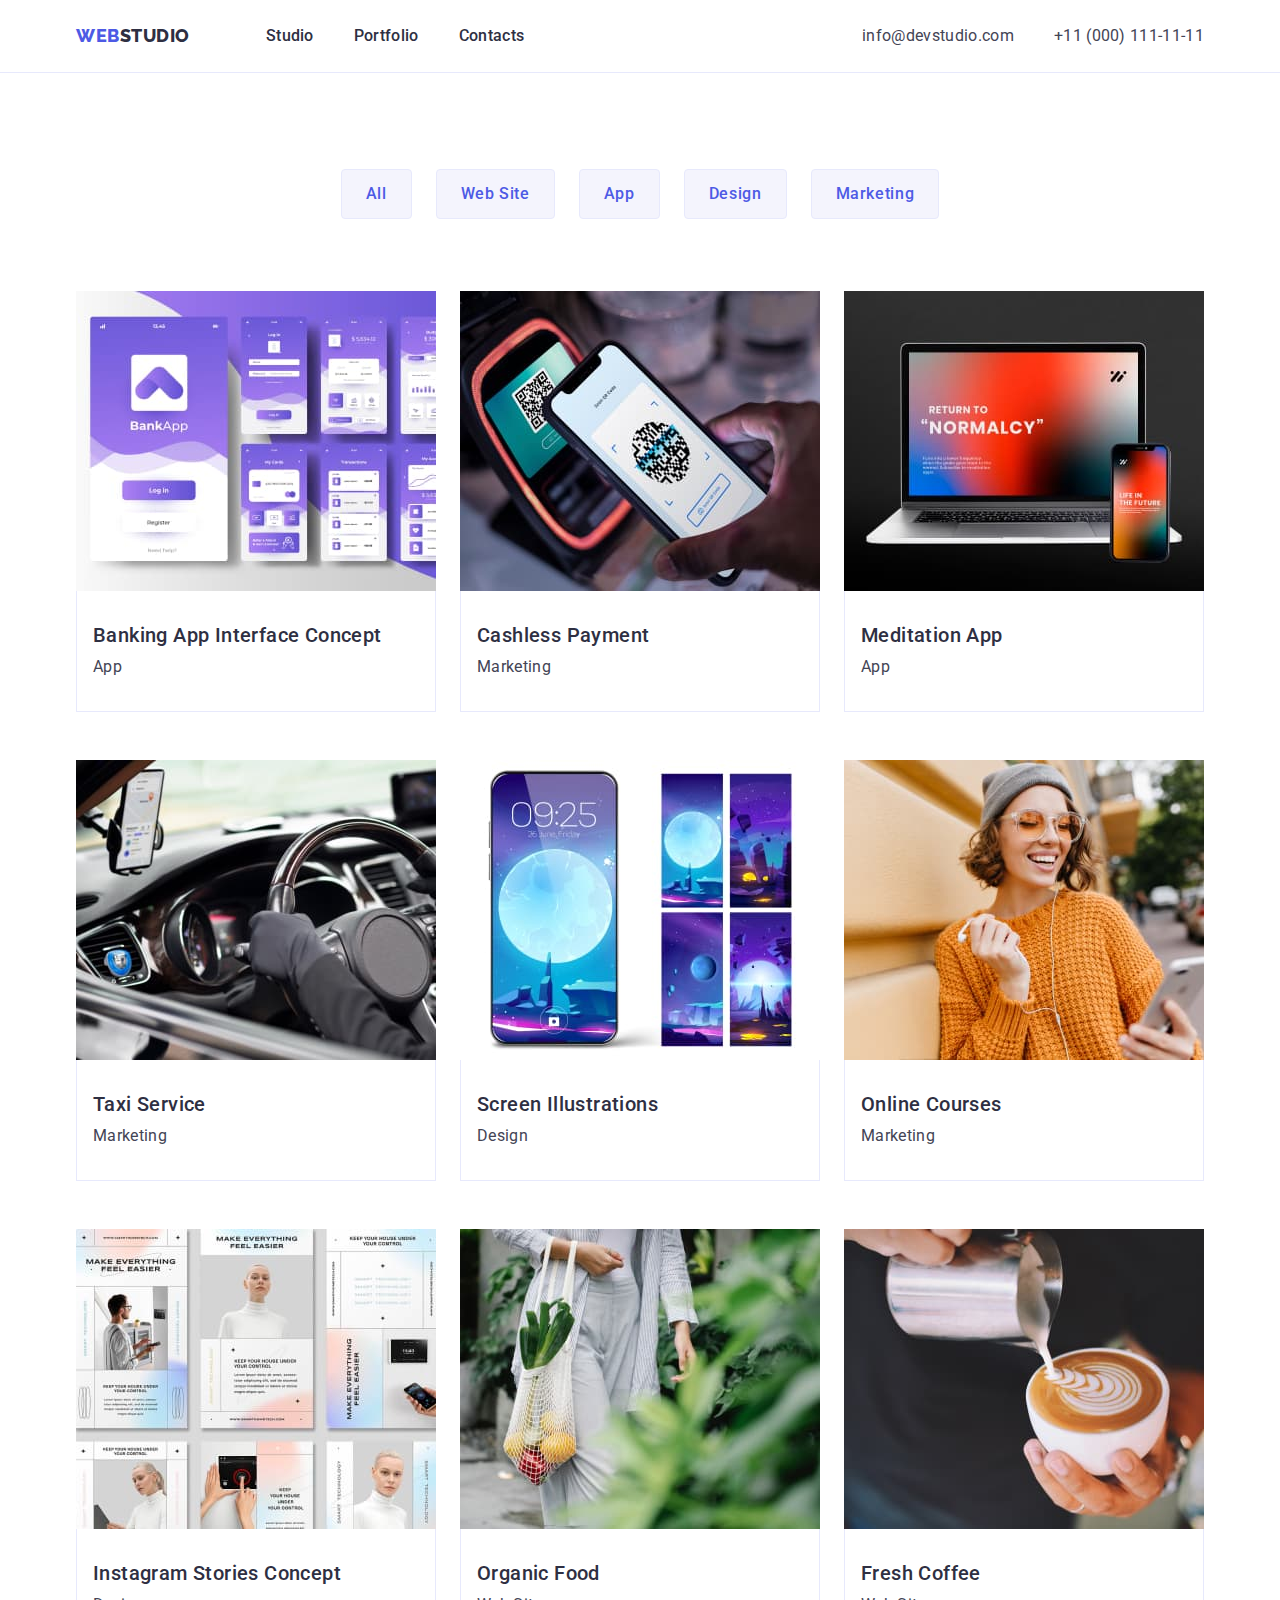
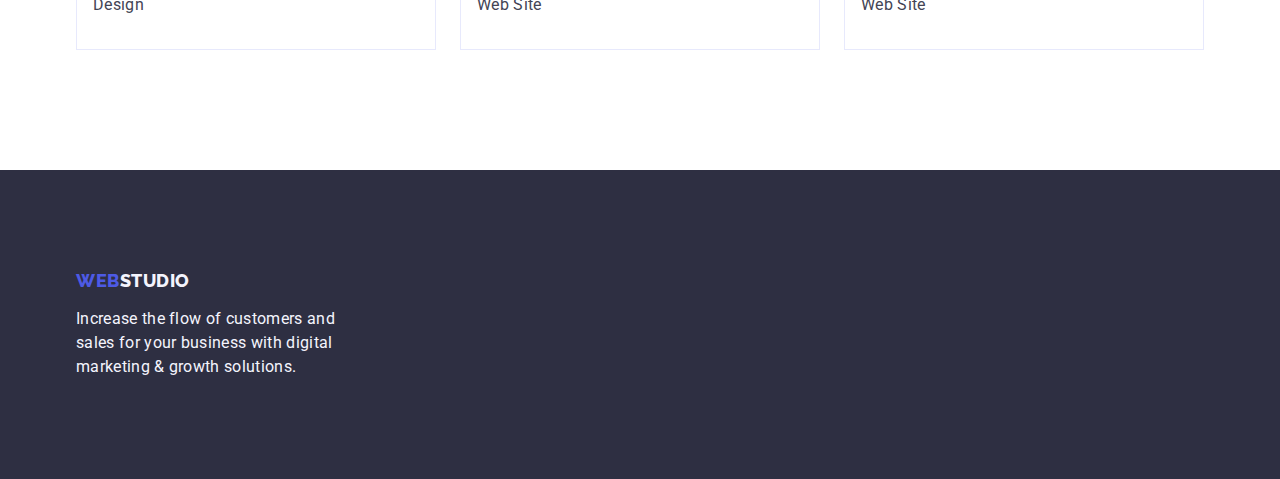
==== commit 76a1bde1: "red1" ====
--- a/portfolio.html
+++ b/portfolio.html
@@ -40,7 +40,6 @@
         </div>
     </header>
     <main>
-
         <section class="portfolio-main section">
             <div class="portfolio container">
                 <h1 class="visually-hidden">Our portfolio</h1>
@@ -56,15 +55,21 @@
                         <a href="" class="link">
                             <img src="./images/portfolio-img-1.jpg" alt="Banking App Interface" width="360"
                                 height="300">
-                            <h2 class="portfolio-project">Banking App Interface Concept</h2>
-                            <p class="portfolio-project-text">App</p>
+                            <div class="portfolio-box">
+                                <h2 class="portfolio-project">Banking App Interface Concept</h2>
+                                <p class="portfolio-project-text">App</p>
+                            </div>
+
                         </a>
                     </li>
                     <li class="portfolio-item">
                         <a href="" class="link">
                             <img src="./images/portfolio-img-2.jpg" alt="Terminal for payment" width="360" height="300">
-                            <h2 class="portfolio-project">Cashless Payment</h2>
-                            <p class="portfolio-project-text">Marketing</p>
+                            <div class="portfolio-box">
+                                <h2 class="portfolio-project">Cashless Payment</h2>
+                                <p class="portfolio-project-text">Marketing</p>
+                            </div>
+
                         </a>
 
                     </li>
@@ -72,8 +77,11 @@
                         <a href="" class="link">
                             <img src="./images/portfolio-img-3.jpg" alt="Laptop and phone with app" width="360"
                                 height="300">
-                            <h2 class="portfolio-project">Meditation App</h2>
-                            <p class="portfolio-project-text">App</p>
+                            <div class="portfolio-box">
+                                <h2 class="portfolio-project">Meditation App</h2>
+                                <p class="portfolio-project-text">App</p>
+                            </div>
+
                         </a>
 
                     </li>
@@ -82,8 +90,11 @@
                         <a href="" class="link">
                             <img src="./images/portfolio-img-4.jpg" alt="The driver drives the car" width="360"
                                 height="300">
-                            <h2 class="portfolio-project">Taxi Service</h2>
-                            <p class="portfolio-project-text">Marketing</p>
+                            <div class="portfolio-box">
+                                <h2 class="portfolio-project">Taxi Service</h2>
+                                <p class="portfolio-project-text">Marketing</p>
+                            </div>
+
                         </a>
 
                     </li>
@@ -91,8 +102,11 @@
                         <a href="" class="link">
                             <img src="./images/portfolio-img-5.jpg" alt="Mobile phone screen with picture" width="360"
                                 height="300">
-                            <h2 class="portfolio-project">Screen Illustrations</h2>
-                            <p class="portfolio-project-text">Design</p>
+                            <div class="portfolio-box">
+                                <h2 class="portfolio-project">Screen Illustrations</h2>
+                                <p class="portfolio-project-text">Design</p>
+                            </div>
+
                         </a>
 
                     </li>
@@ -100,8 +114,11 @@
                         <a href="" class="link">
                             <img src="./images/portfolio-img-6.jpg" alt="The girl listens to online courses" width="360"
                                 height="300">
-                            <h2 class="portfolio-project">Online Courses</h2>
-                            <p class="portfolio-project-text">Marketing</p>
+                            <div class="portfolio-box">
+                                <h2 class="portfolio-project">Online Courses</h2>
+                                <p class="portfolio-project-text">Marketing</p>
+                            </div>
+
                         </a>
 
                     </li>
@@ -109,8 +126,11 @@
                     <li class="portfolio-item">
                         <a href="" class="link">
                             <img src="./images/portfolio-img-7.jpg" alt="Instagram pictures" width="360" height="300">
-                            <h2 class="portfolio-project">Instagram Stories Concept</h2>
-                            <p class="portfolio-project-text">Design</p>
+                            <div class="portfolio-box">
+                                <h2 class="portfolio-project">Instagram Stories Concept</h2>
+                                <p class="portfolio-project-text">Design</p>
+                            </div>
+
                         </a>
 
                     </li>
@@ -118,16 +138,22 @@
                         <a href="" class="link">
                             <img src="./images/portfolio-img-8.jpg" alt="The girl holds a bag of vegetables" width="360"
                                 height="300">
-                            <h2 class="portfolio-project">Organic Food</h2>
-                            <p class="portfolio-project-text">Web Site</p>
+                            <div class="portfolio-box">
+                                <h2 class="portfolio-project">Organic Food</h2>
+                                <p class="portfolio-project-text">Web Site</p>
+                            </div>
+
                         </a>
 
                     </li>
                     <li class="portfolio-item">
                         <a href="" class="link"><img src="./images/portfolio-img-9.jpg"
                                 alt="A man pours coffee into a cup" width="360" height="300">
-                            <h2 class="portfolio-project">Fresh Coffee</h2>
-                            <p class="portfolio-project-text">Web Site</p>
+                            <div class="portfolio-box">
+                                <h2 class="portfolio-project">Fresh Coffee</h2>
+                                <p class="portfolio-project-text">Web Site</p>
+                            </div>
+
                         </a>
 
                     </li>
--- a/css/styles.css
+++ b/css/styles.css
@@ -33,6 +33,7 @@
   text-decoration: none;
   letter-spacing: 0.03em;
   margin-right: 76px;
+  padding: 24px 0;
 }
 
 .link {
@@ -75,7 +76,6 @@
   max-width: 496px;
 }
 .title {
-  background-color: var(--hero-background-color);
   display: block;
 }
 .title .title-name {
@@ -100,7 +100,7 @@
   height: 56px;
   padding: 16px 32px;
   display: block;
-  max-width: 169px;
+  min-width: 169px;
 }
 .title-button:hover,
 .title-button:focus {
@@ -141,9 +141,7 @@
   color: var(--dark-color);
   margin-bottom: 72px;
 }
-.team {
-  background-color: var(--light-color);
-}
+
 .team-title {
   font-weight: 700;
   text-align: center;
@@ -152,7 +150,7 @@
   font-size: 36px;
   line-height: 1.11;
   color: var(--dark-color);
-  padding-top: 120px;
+
   margin-bottom: 72px;
 }
 .team-card-list {
@@ -169,7 +167,7 @@
   line-height: 1.2;
   color: var(--dark-color);
   text-align: center;
-  padding-bottom: 8px;
+  margin-bottom: 8px;
 }
 .team-name {
   padding: 32px 16px;
@@ -182,6 +180,7 @@
 }
 
 .footer {
+  padding: 100px 0;
   background-color: var(--hero-background-color);
 }
 .footer-logo {
@@ -223,6 +222,7 @@
 .portfolio-buttons:focus {
   color: var(--white-background-color);
   background-color: var(--pressed-stat-color);
+  border: 1px solid transparent;
 }
 .portfolio-project {
   font-size: 20px;
@@ -231,14 +231,13 @@
   letter-spacing: 0.4px;
   color: var(--dark-color);
 
-  padding: 32px 16px 8px;
+  margin-bottom: 8px;
 }
 .portfolio-project-text {
   font-size: 16px;
   line-height: 1.5;
   letter-spacing: 0.02em;
   color: var(--text-color);
-  padding: 0 16px 32px;
 }
 h1,
 h2,
@@ -297,13 +296,17 @@
   display: flex;
   flex-direction: column;
   align-items: center;
-  padding-top: 188px;
-  padding-bottom: 188px;
+
   gap: 48px;
 }
+.title-main {
+  background-color: var(--hero-background-color);
+  padding: 188px 0;
+}
+.advantages-main {
+  padding: 120px 0;
+}
 .advantages-list {
-  padding: 120px 0;
-
   display: flex;
   gap: 24px;
   justify-content: center;
@@ -311,47 +314,55 @@
 .advantages-list .item {
   width: calc((100% - 3 * 24px) / 4);
 }
+.work-main {
+  padding-bottom: 120px;
+}
 .work .list {
   display: flex;
-  padding: 0 0 120px;
   gap: 24px;
   justify-content: center;
 }
 .work .list .item {
   width: calc((100% - 2 * 24px) / 3);
 }
+
+.team-main {
+  padding: 120px 0;
+  background-color: var(--light-color);
+}
 .team .list {
   display: flex;
-  padding: 0 0 120px;
+
   gap: 24px;
   justify-content: center;
 }
 .list .team-card-list {
   width: calc((100% - 3 * 24px) / 4);
 }
-.footer .container {
-  padding-top: 100px;
-  padding-bottom: 100px;
+.portfolio-main {
+  padding: 96px 0 120px 0;
 }
 .portfolio .list-buttons {
   display: flex;
   justify-content: center;
-  padding-top: 96px;
-  padding-bottom: 72px;
+
+  margin-bottom: 72px;
   gap: 24px;
 }
+
 .portfolio .list {
   display: flex;
   flex-wrap: wrap;
   row-gap: 48px;
   column-gap: 24px;
   justify-content: center;
-  padding-bottom: 120px;
 }
 .portfolio-item {
   width: calc((100% - 2 * 24px) / 3);
 }
+
 .portfolio-box {
-  border: 1px solid var(--cornflower, #e7e9fc);
-  background: var(--white, #fff);
-}
+  padding: 32px 16px;
+  border: 1px solid var(--accent-color);
+  border-top: none;
+}
